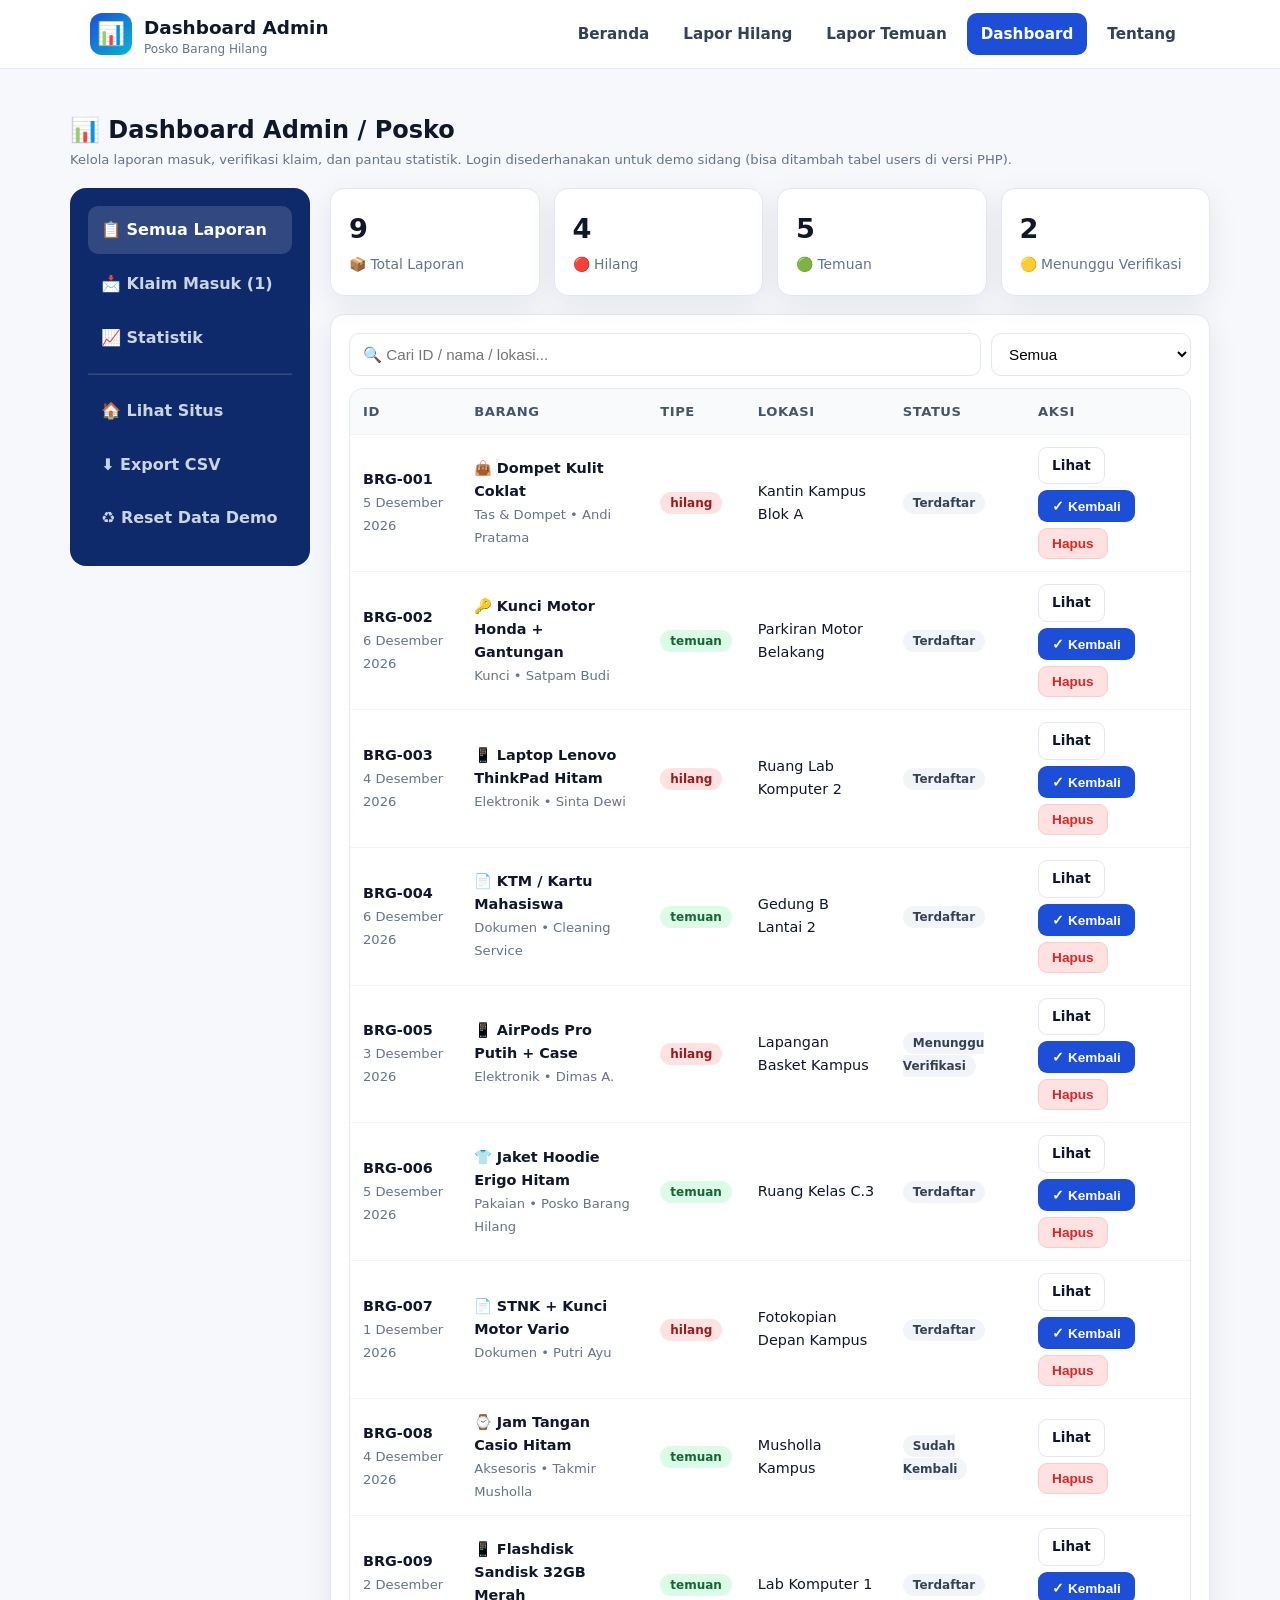
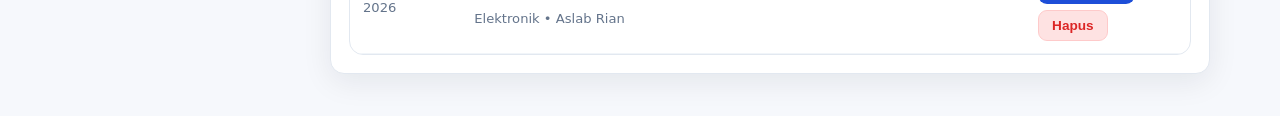
==== dashboard.html @ b77a8da5 "Initial commit: Pusat Pencarian Barang Hilang" ====
<!DOCTYPE html>
<html lang="id">
<head>
<meta charset="UTF-8"><meta name="viewport" content="width=device-width, initial-scale=1.0">
<title>Dashboard Admin - Pusat Barang Hilang</title>
<link rel="stylesheet" href="css/style.css">
</head>
<body>
<nav class="navbar"><div class="container nav-inner">
<a class="brand" href="index.html"><span class="brand-mark">📊</span><span>Dashboard Admin<small>Posko Barang Hilang</small></span></a>
<button class="hamburger" id="hamburger">☰</button>
<div class="nav-links" id="navLinks"><a href="index.html">Beranda</a><a href="lapor-hilang.html">Lapor Hilang</a><a href="lapor-temuan.html">Lapor Temuan</a><a href="dashboard.html">Dashboard</a><a href="tentang.html">Tentang</a></div>
</div></nav>

<main class="container section">
<h2>📊 Dashboard Admin / Posko</h2>
<p class="hint" style="margin-bottom:18px">Kelola laporan masuk, verifikasi klaim, dan pantau statistik. Login disederhanakan untuk demo sidang (bisa ditambah tabel users di versi PHP).</p>

<div class="dash">
  <aside class="side">
    <a href="#" class="active" onclick="showTab('laporan',this);return false;">📋 Semua Laporan</a>
    <a href="#" onclick="showTab('klaim',this);return false;">📩 Klaim Masuk <span id="badgeKlaim"></span></a>
    <a href="#" onclick="showTab('statistik',this);return false;">📈 Statistik</a>
    <hr style="border-color:rgba(255,255,255,.15);margin:12px 0">
    <a href="index.html">🏠 Lihat Situs</a>
    <a href="#" onclick="exportCSV();return false;">⬇ Export CSV</a>
    <a href="#" onclick="if(confirm('Reset ke data demo awal?')){resetDemo();location.reload();}return false;">♻ Reset Data Demo</a>
  </aside>

  <div>
    <div class="stat-grid">
      <div class="card stat"><b id="sTotal">0</b><span>📦 Total Laporan</span></div>
      <div class="card stat"><b id="sHilang">0</b><span>🔴 Hilang</span></div>
      <div class="card stat"><b id="sTemuan">0</b><span>🟢 Temuan</span></div>
      <div class="card stat"><b id="sTunggu">0</b><span>🟡 Menunggu Verifikasi</span></div>
    </div>

    <div id="tab-laporan" class="card" style="padding:18px">
      <div style="display:flex;gap:10px;margin-bottom:12px;flex-wrap:wrap">
        <input id="q" class="form-control" style="flex:1;min-width:200px" placeholder="🔍 Cari ID / nama / lokasi..." oninput="renderTable()">
        <select id="qf" class="form-control" style="max-width:200px" onchange="renderTable()">
          <option value="">Semua</option><option value="hilang">Hilang</option><option value="temuan">Temuan</option>
          <option value="aktif">Aktif</option><option value="menunggu">Menunggu</option><option value="kembali">Kembali</option>
        </select>
      </div>
      <div class="table-wrap"><table>
        <thead><tr><th>ID</th><th>Barang</th><th>Tipe</th><th>Lokasi</th><th>Status</th><th>Aksi</th></tr></thead>
        <tbody id="tbody"></tbody>
      </table></div>
    </div>

    <div id="tab-klaim" class="card" style="padding:18px;display:none">
      <h3>📩 Verifikasi Klaim</h3>
      <p class="hint">Setujui jika bukti valid → status barang otomatis jadi "Sudah Kembali".</p>
      <div id="claimWrap" style="margin-top:12px"></div>
    </div>

    <div id="tab-statistik" class="card" style="padding:18px;display:none">
      <h3>📈 Statistik per Kategori</h3>
      <div class="chart" id="chart"></div>
      <div class="bar-labels" id="chartLabels"></div>
      <div id="statDetail" style="margin-top:16px"></div>
    </div>
  </div>
</div>
</main>

<script src="js/store.js"></script>
<script src="js/main.js"></script>
<script>
function showTab(name, el){
  ['laporan','klaim','statistik'].forEach(t=> document.getElementById('tab-'+t).style.display = t===name?'block':'none');
  document.querySelectorAll('.side a').forEach(a=>a.classList.remove('active'));
  if(el) el.classList.add('active');
  if(name==='statistik') renderChart();
  if(name==='klaim') renderClaims();
}
function refreshStats(){
  const items=getItems(), claims=getClaims();
  document.getElementById('sTotal').textContent=items.length;
  document.getElementById('sHilang').textContent=items.filter(i=>i.tipe==='hilang').length;
  document.getElementById('sTemuan').textContent=items.filter(i=>i.tipe==='temuan').length;
  document.getElementById('sTunggu').textContent=items.filter(i=>i.status==='menunggu').length + claims.filter(c=>c.status==='menunggu').length;
  const pending=claims.filter(c=>c.status==='menunggu').length;
  document.getElementById('badgeKlaim').textContent = pending?`(${pending})`:'';
}
function renderTable(){
  refreshStats();
  const q=document.getElementById('q').value.toLowerCase();
  const f=document.getElementById('qf').value;
  const rows=getItems().filter(it=>{
    if(f && it.tipe!==f && it.status!==f) return false;
    if(q && !(it.id+' '+it.nama+' '+(it.lokasi||'')+' '+it.kategori).toLowerCase().includes(q)) return false;
    return true;
  });
  document.getElementById('tbody').innerHTML = rows.map(it=>`<tr>
    <td><b>${escapeHtml(it.id)}</b><br><span class="hint">${fmtTanggal(it.tanggal)}</span></td>
    <td>${iconFor(it.kategori)} <b>${escapeHtml(it.nama)}</b><br><span class="hint">${escapeHtml(it.kategori)} • ${escapeHtml(it.pelapor)}</span></td>
    <td><span class="tag ${it.tipe==='hilang'?'tag-hilang':'tag-temuan'}">${it.tipe}</span></td>
    <td>${escapeHtml(it.lokasi)}</td>
    <td><span class="tag tag-kat">${statusLabel(it.status)}</span></td>
    <td><div class="actions">
      <a class="btn btn-outline btn-small" href="detail.html?id=${encodeURIComponent(it.id)}">Lihat</a>
      ${it.status!=='kembali'?`<button class="btn btn-primary btn-small" onclick="setBack('${it.id}')">✓ Kembali</button>`:''}
      <button class="btn btn-danger btn-small" onclick="if(confirm('Hapus ${it.id}?')){deleteItem('${it.id}');renderTable();toast('Dihapus')}">Hapus</button>
    </div></td></tr>`).join('') || `<tr><td colspan="6" style="text-align:center;color:var(--muted)">Tidak ada data</td></tr>`;
}
function setBack(id){ updateItem(id,{status:'kembali'}); renderTable(); toast('✅ '+id+' ditandai kembali'); }
function renderClaims(){
  refreshStats();
  const list=getClaims();
  const w=document.getElementById('claimWrap');
  if(!list.length){ w.innerHTML=`<p class="hint">Belum ada klaim masuk.</p>`; return; }
  w.innerHTML=list.map(c=>{
    const it=getItemById(c.itemId);
    return `<div style="border:1px solid var(--border);border-radius:12px;padding:14px;margin-bottom:10px">
    <b>${escapeHtml(c.id)}</b> → <a href="detail.html?id=${encodeURIComponent(c.itemId)}" style="color:var(--primary);font-weight:700">${escapeHtml(it?it.nama:c.itemId)}</a>
    <span class="tag tag-kat" style="margin-left:8px">${escapeHtml(c.status)}</span>
    <div class="hint" style="margin:8px 0">👤 ${escapeHtml(c.nama)} • 📞 ${escapeHtml(c.kontak)} • ${fmtTanggal(c.tanggal)}<br>🧾 Bukti: ${escapeHtml(c.bukti)}<br>💬 ${escapeHtml(c.pesan||'-')}</div>
    ${c.status==='menunggu'?`<div class="actions"><button class="btn btn-primary btn-small" onclick="verif('${c.id}','disetujui')">✓ Setujui</button><button class="btn btn-danger btn-small" onclick="verif('${c.id}','ditolak')">✕ Tolak</button></div>`:''}
    </div>`;
  }).join('');
}
function verif(id,st){ updateClaim(id,st); renderClaims(); renderTable(); toast(st==='disetujui'?'✅ Klaim disetujui':'Klaim ditolak'); }
function renderChart(){
  const items=getItems();
  const counts=KATEGORI.map(k=>items.filter(i=>i.kategori===k).length);
  const max=Math.max(...counts,1);
  document.getElementById('chart').innerHTML=counts.map(c=>`<div class="bar" style="height:${Math.max(12,c/max*120)}px"><span>${c}</span></div>`).join('');
  document.getElementById('chartLabels').innerHTML=KATEGORI.map(k=>`<div>${iconFor(k)}<br>${k.split(' ')[0]}</div>`).join('');
  const kembali=items.filter(i=>i.status==='kembali').length;
  const rate=items.length?Math.round(kembali/items.length*100):0;
  document.getElementById('statDetail').innerHTML=`<div class="alert alert-success">🎯 Tingkat pengembalian: <b>${rate}%</b> (${kembali} dari ${items.length} laporan sudah kembali). Bagus untuk ditampilkan saat sidang!</div>`;
}
function exportCSV(){
  const items=getItems();
  const head='id,tipe,nama,kategori,lokasi,tanggal,pelapor,kontak,status\n';
  const body=items.map(i=>[i.id,i.tipe,'"'+String(i.nama).replace(/"/g,'""')+'"','"'+i.kategori+'"','"'+String(i.lokasi).replace(/"/g,'""')+'"',i.tanggal,'"'+i.pelapor+'"',i.kontak,i.status].join(',')).join('\n');
  const blob=new Blob([head+body],{type:'text/csv'});
  const a=document.createElement('a'); a.href=URL.createObjectURL(blob); a.download='laporan-barang-hilang.csv'; a.click();
  toast('⬇ CSV terunduh');
}
renderTable(); renderClaims();
</script>
</body>
</html>
---- css/style.css ----
/* Pusat Pencarian Barang Hilang - Main Stylesheet */
:root{
  --primary:#1d4ed8; --primary-dark:#1e3a8a; --primary-light:#dbeafe;
  --accent:#f59e0b; --accent-dark:#d97706;
  --success:#16a34a; --danger:#dc2626; --warning:#f59e0b;
  --bg:#f6f8fc; --card:#ffffff; --text:#0f172a; --muted:#64748b;
  --border:#e2e8f0; --radius:14px; --shadow:0 8px 30px rgba(15,23,42,.08);
  --font:'Segoe UI',system-ui,-apple-system,Roboto,Arial,sans-serif;
}
*{margin:0;padding:0;box-sizing:border-box}
body{font-family:var(--font);background:var(--bg);color:var(--text);line-height:1.6}
a{text-decoration:none;color:inherit}
img{max-width:100%}
.container{max-width:1140px;margin:0 auto;padding:0 20px}

/* Navbar */
.navbar{background:#fff;border-bottom:1px solid var(--border);position:sticky;top:0;z-index:50}
.nav-inner{display:flex;align-items:center;justify-content:space-between;height:68px}
.brand{display:flex;align-items:center;gap:12px;font-weight:800;font-size:1.15rem}
.brand-mark{width:42px;height:42px;border-radius:12px;background:linear-gradient(135deg,var(--primary),#06b6d4);display:grid;place-items:center;color:#fff;font-size:1.4rem}
.brand small{display:block;font-weight:500;color:var(--muted);font-size:.75rem;line-height:1}
.nav-links{display:flex;gap:6px;align-items:center}
.nav-links a{padding:9px 14px;border-radius:10px;font-weight:600;color:#334155;font-size:.95rem}
.nav-links a:hover,.nav-links a.active{background:var(--primary-light);color:var(--primary-dark)}
.nav-links a.active{background:var(--primary);color:#fff}
.btn{display:inline-flex;align-items:center;gap:8px;padding:11px 20px;border-radius:11px;border:1px solid transparent;font-weight:700;cursor:pointer;font-size:.95rem;transition:.2s}
.btn-primary{background:var(--primary);color:#fff}
.btn-primary:hover{background:var(--primary-dark)}
.btn-accent{background:var(--accent);color:#111}
.btn-accent:hover{background:var(--accent-dark);color:#fff}
.btn-outline{background:#fff;border-color:var(--border)}
.btn-outline:hover{border-color:var(--primary);color:var(--primary)}
.btn-danger{background:#fee2e2;color:var(--danger);border-color:#fecaca}
.btn-small{padding:7px 13px;font-size:.85rem;border-radius:9px}
.hamburger{display:none;background:none;border:none;font-size:1.6rem;cursor:pointer}

/* Hero */
.hero{background:radial-gradient(1000px 400px at 20% -10%,#bfdbfe 0,transparent 60%),linear-gradient(180deg,#0f2a6b 0,#1d4ed8 100%);color:#fff;padding:56px 0 46px}
.hero-grid{display:grid;grid-template-columns:1.2fr .8fr;gap:32px;align-items:center}
.hero h1{font-size:2.6rem;line-height:1.15;margin:12px 0}
.hero p{opacity:.9;max-width:560px}
.badge-pill{display:inline-flex;align-items:center;gap:8px;background:rgba(255,255,255,.15);border:1px solid rgba(255,255,255,.25);padding:7px 14px;border-radius:999px;font-size:.85rem;font-weight:600}
.search-card{background:#fff;color:var(--text);border-radius:18px;padding:20px;box-shadow:var(--shadow)}
.search-card h3{margin-bottom:12px}
.search-row{display:flex;gap:10px}
.search-row input{flex:1;padding:13px 15px;border:1.5px solid var(--border);border-radius:11px;font-size:1rem}
.search-row input:focus{outline:none;border-color:var(--primary)}
.hero-stats{display:flex;gap:14px;margin-top:18px;flex-wrap:wrap}
.hstat{background:rgba(255,255,255,.12);border:1px solid rgba(255,255,255,.2);border-radius:14px;padding:12px 18px;min-width:135px}
.hstat b{font-size:1.5rem;display:block}
.hstat span{font-size:.85rem;opacity:.9}

/* Sections */
.section{padding:42px 0}
.section-title{display:flex;align-items:end;justify-content:space-between;gap:16px;margin-bottom:18px}
.section-title h2{font-size:1.6rem}
.section-title p{color:var(--muted)}
.card{background:var(--card);border:1px solid var(--border);border-radius:var(--radius);box-shadow:var(--shadow)}

/* Filter */
.filter-bar{background:#fff;border:1px solid var(--border);border-radius:16px;padding:16px;display:grid;grid-template-columns:2fr 1fr 1fr 1fr auto;gap:10px;margin-bottom:20px}
.filter-bar input,.filter-bar select,.form-control{padding:11px 13px;border:1.5px solid var(--border);border-radius:10px;font-size:.95rem;width:100%;background:#fff}
.filter-bar input:focus,.filter-bar select:focus,.form-control:focus{outline:none;border-color:var(--primary)}

/* Grid cards */
.grid{display:grid;grid-template-columns:repeat(3,1fr);gap:18px}
.item-card{background:#fff;border:1px solid var(--border);border-radius:16px;overflow:hidden;display:flex;flex-direction:column;transition:.2s}
.item-card:hover{transform:translateY(-3px);box-shadow:0 14px 40px rgba(29,78,216,.14)}
.item-img{height:180px;background:linear-gradient(135deg,#dbeafe,#fef3c7);display:grid;place-items:center;font-size:3.2rem;position:relative;overflow:hidden}
.item-img img{width:100%;height:100%;object-fit:cover}
.item-body{padding:16px;display:flex;flex-direction:column;gap:8px;flex:1}
.item-meta{display:flex;gap:8px;flex-wrap:wrap}
.tag{font-size:.75rem;font-weight:700;padding:4px 10px;border-radius:999px}
.tag-hilang{background:#fee2e2;color:#991b1b}
.tag-temuan{background:#dcfce7;color:#166534}
.tag-kembali{background:#e0e7ff;color:#3730a3}
.tag-menunggu{background:#fef9c3;color:#854d0e}
.tag-kat{background:#f1f5f9;color:#334155}
.item-body h3{font-size:1.05rem;line-height:1.4}
.item-body p.desc{color:var(--muted);font-size:.9rem;display:-webkit-box;-webkit-line-clamp:2;-webkit-box-orient:vertical;overflow:hidden}
.item-foot{display:flex;justify-content:space-between;align-items:center;margin-top:auto;padding-top:10px;border-top:1px dashed var(--border);font-size:.85rem;color:var(--muted)}

/* Steps */
.steps{display:grid;grid-template-columns:repeat(3,1fr);gap:16px}
.step{padding:22px;text-align:center}
.step .num{width:48px;height:48px;border-radius:14px;display:grid;place-items:center;font-weight:800;font-size:1.2rem;margin:0 auto 12px;color:#fff}
.empty{text-align:center;padding:48px 20px;color:var(--muted)}
.empty .big{font-size:3rem}

/* Forms */
.form-wrap{max-width:720px;margin:0 auto}
.form-card{padding:28px}
.form-grid{display:grid;grid-template-columns:1fr 1fr;gap:14px}
.form-group{display:flex;flex-direction:column;gap:6px;margin-bottom:4px}
.form-group.full{grid-column:1/-1}
label{font-weight:700;font-size:.9rem}
textarea.form-control{min-height:110px;resize:vertical}
.hint{font-size:.82rem;color:var(--muted)}
.preview{width:100%;height:200px;border:2px dashed var(--border);border-radius:12px;display:grid;place-items:center;overflow:hidden;background:#f8fafc;color:var(--muted)}
.preview img{width:100%;height:100%;object-fit:cover}
.alert{padding:13px 16px;border-radius:11px;margin-bottom:16px;font-size:.92rem}
.alert-info{background:#eff6ff;border:1px solid #bfdbfe;color:#1e40af}
.alert-success{background:#f0fdf4;border:1px solid #bbf7d0;color:#166534}

/* Detail */
.detail-grid{display:grid;grid-template-columns:1fr 1fr;gap:22px}
.detail-img{background:#fff;border:1px solid var(--border);border-radius:16px;overflow:hidden;min-height:340px;display:grid;place-items:center;font-size:5rem}
.detail-img img{width:100%;height:100%;object-fit:cover;max-height:480px}
.detail-info{padding:26px}
.kv{display:grid;grid-template-columns:150px 1fr;gap:8px;padding:9px 0;border-bottom:1px solid #f1f5f9;font-size:.95rem}
.kv b{color:#334155}

/* Modal */
.modal-back{position:fixed;inset:0;background:rgba(15,23,42,.55);display:none;place-items:center;z-index:100;padding:18px}
.modal-back.show{display:grid}
.modal{background:#fff;border-radius:18px;max-width:520px;width:100%;padding:26px;max-height:90vh;overflow:auto}
.modal h3{margin-bottom:10px}

/* Dashboard */
.dash{display:grid;grid-template-columns:240px 1fr;gap:20px;align-items:start}
.side{background:#0f2a6b;color:#fff;border-radius:16px;padding:18px;position:sticky;top:86px}
.side a{display:block;padding:11px 13px;border-radius:10px;margin-bottom:6px;color:#cbd5e1;font-weight:600}
.side a:hover,.side a.active{background:rgba(255,255,255,.14);color:#fff}
.stat-grid{display:grid;grid-template-columns:repeat(4,1fr);gap:14px;margin-bottom:18px}
.stat{padding:18px}
.stat b{font-size:1.7rem;display:block}
.stat span{color:var(--muted);font-size:.87rem}
.table-wrap{overflow:auto;border-radius:14px;border:1px solid var(--border);background:#fff}
table{width:100%;border-collapse:collapse;font-size:.9rem;min-width:720px}
th,td{padding:12px 13px;text-align:left;border-bottom:1px solid #f1f5f9}
th{background:#f8fafc;color:#475569;font-size:.82rem;text-transform:uppercase;letter-spacing:.04em}
.actions{display:flex;gap:6px;flex-wrap:wrap}
.chart{display:flex;align-items:end;gap:10px;height:150px;padding:16px 6px 6px}
.bar{flex:1;background:linear-gradient(180deg,var(--primary),#60a5fa);border-radius:8px 8px 4px 4px;min-height:12px;position:relative}
.bar span{position:absolute;top:-22px;left:50%;transform:translateX(-50%);font-weight:800;font-size:.85rem}
.bar-labels{display:flex;gap:10px}
.bar-labels div{flex:1;text-align:center;font-size:.78rem;color:var(--muted)}

/* Toast */
#toast{position:fixed;bottom:22px;right:22px;z-index:200;display:flex;flex-direction:column;gap:10px}
.toast-item{background:#0f172a;color:#fff;padding:13px 18px;border-radius:12px;box-shadow:var(--shadow);font-weight:600;animation:slideIn .3s}
@keyframes slideIn{from{transform:translateX(30px);opacity:0}to{transform:none;opacity:1}}

footer{background:#0f172a;color:#cbd5e1;padding:36px 0;margin-top:40px}
.foot-grid{display:grid;grid-template-columns:1.3fr 1fr 1fr;gap:20px}
footer h4{color:#fff;margin-bottom:10px}
footer a{display:block;color:#94a3b8;padding:3px 0;font-size:.92rem}
footer a:hover{color:#fff}

@media(max-width:900px){
  .hero-grid,.detail-grid,.dash{grid-template-columns:1fr}
  .grid{grid-template-columns:repeat(2,1fr)}
  .filter-bar{grid-template-columns:1fr 1fr}
  .steps{grid-template-columns:1fr}
  .stat-grid{grid-template-columns:repeat(2,1fr)}
  .side{position:static}
  .nav-links{display:none;position:absolute;top:68px;left:0;right:0;background:#fff;flex-direction:column;padding:14px;border-bottom:1px solid var(--border)}
  .nav-links.open{display:flex}
  .hamburger{display:block}
  .hero h1{font-size:2rem}
  .foot-grid{grid-template-columns:1fr}
  .form-grid{grid-template-columns:1fr}
}
@media(max-width:560px){.grid{grid-template-columns:1fr}.filter-bar{grid-template-columns:1fr}}
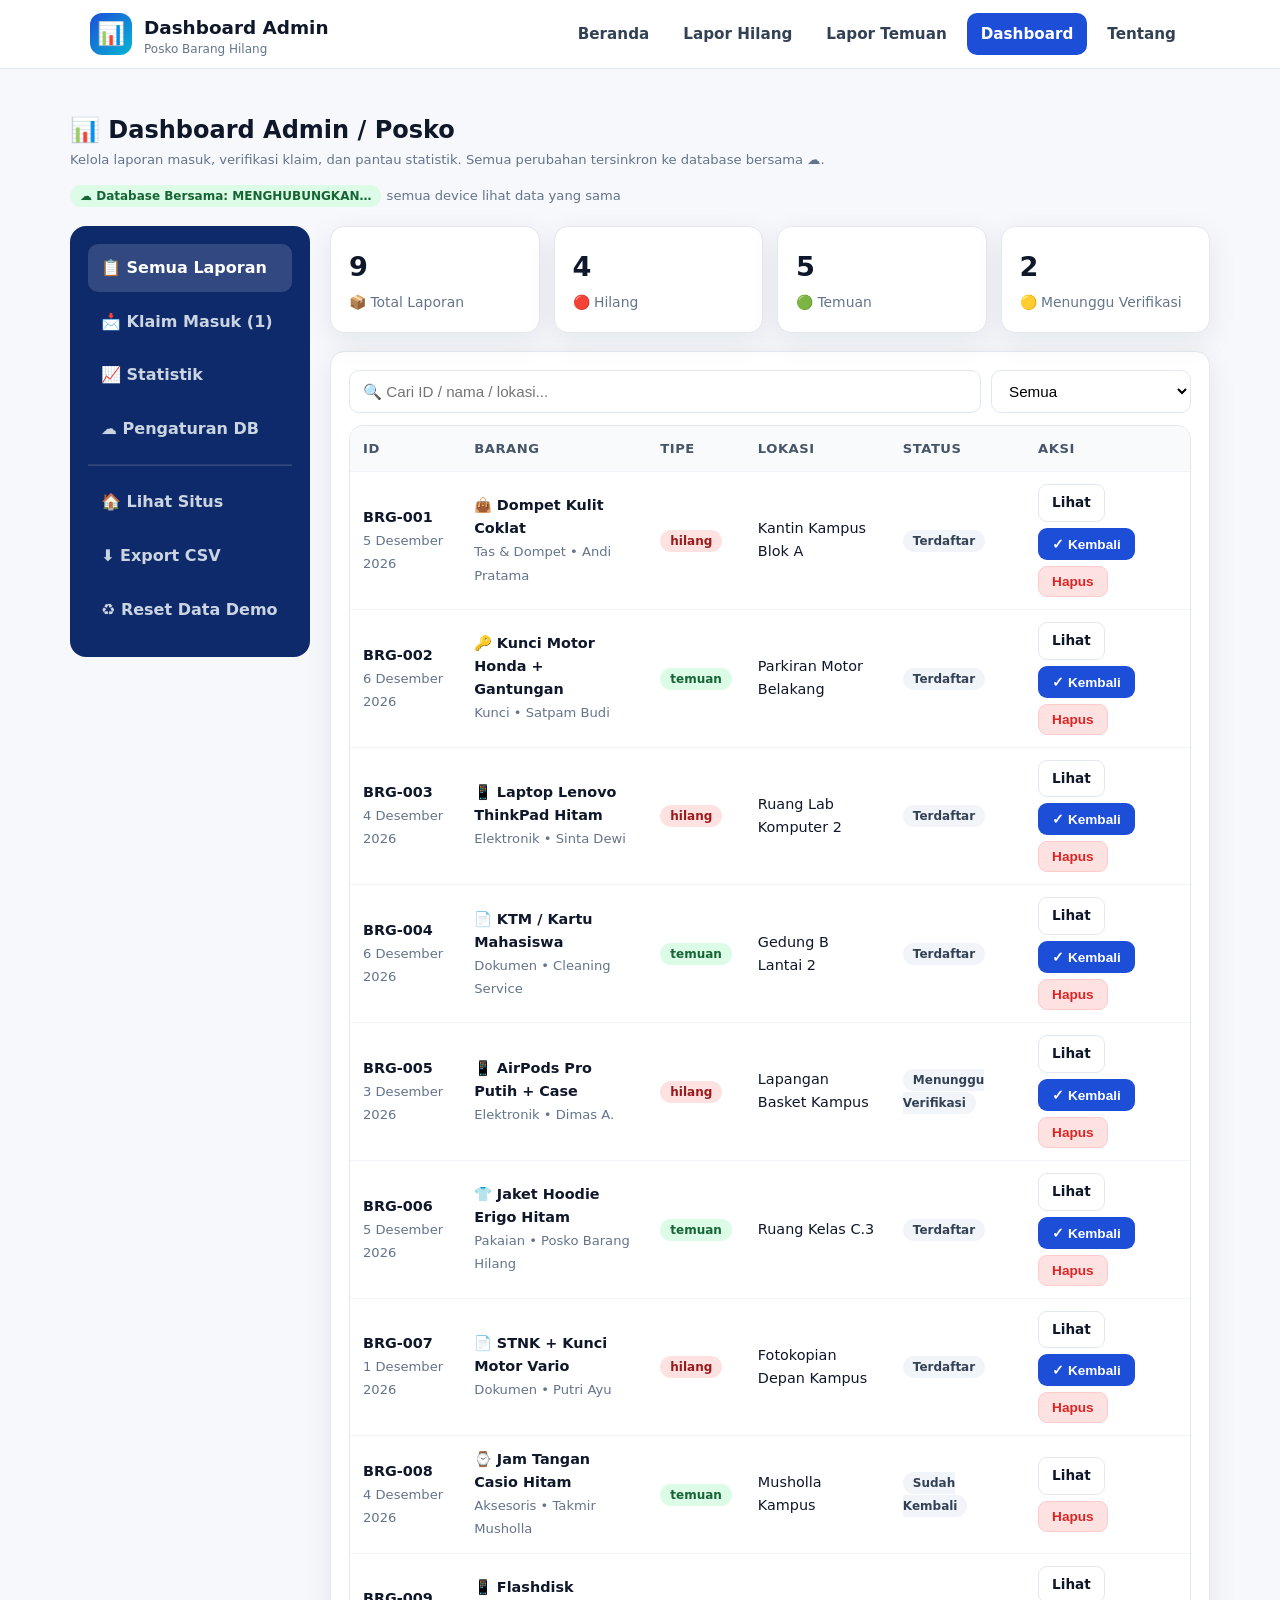
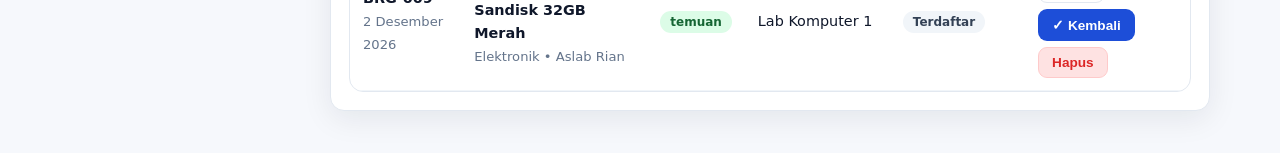
==== commit ed31935a: "Tambah database bersama Supabase: sinkron beda device + pengaturan DB + panduan" ====
--- a/dashboard.html
+++ b/dashboard.html
@@ -14,13 +14,14 @@
 
 <main class="container section">
 <h2>📊 Dashboard Admin / Posko</h2>
-<p class="hint" style="margin-bottom:18px">Kelola laporan masuk, verifikasi klaim, dan pantau statistik. Login disederhanakan untuk demo sidang (bisa ditambah tabel users di versi PHP).</p>
-
+<p class="hint" style="margin-bottom:12px">Kelola laporan masuk, verifikasi klaim, dan pantau statistik. Semua perubahan tersinkron ke database bersama ☁️.</p>
+<div id="cloudBadge" style="margin-bottom:18px"></div>
 <div class="dash">
   <aside class="side">
     <a href="#" class="active" onclick="showTab('laporan',this);return false;">📋 Semua Laporan</a>
     <a href="#" onclick="showTab('klaim',this);return false;">📩 Klaim Masuk <span id="badgeKlaim"></span></a>
     <a href="#" onclick="showTab('statistik',this);return false;">📈 Statistik</a>
+    <a href="#" onclick="showTab('pengaturan',this);return false;">☁️ Pengaturan DB</a>
     <hr style="border-color:rgba(255,255,255,.15);margin:12px 0">
     <a href="index.html">🏠 Lihat Situs</a>
     <a href="#" onclick="exportCSV();return false;">⬇ Export CSV</a>
@@ -61,22 +62,58 @@
       <div class="bar-labels" id="chartLabels"></div>
       <div id="statDetail" style="margin-top:16px"></div>
     </div>
+
+    <div id="tab-pengaturan" class="card" style="padding:22px;display:none">
+      <h3>☁️ Pengaturan Database Bersama</h3>
+      <p class="hint" style="margin:6px 0 14px">Agar riwayat barang terlihat di <b>semua device</b> (HP, laptop, posko), hubungkan ke Supabase gratis. Panduan lengkap: <code>PANDUAN-DATABASE.md</code> + jalankan <code>supabase-schema.sql</code> sekali di Supabase.</p>
+      <div id="dbStatus" style="margin-bottom:14px"></div>
+      <div class="form-group" style="margin-bottom:10px"><label>Supabase Project URL</label><input class="form-control" id="sbUrl" placeholder="https://xyzcompany.supabase.co"></div>
+      <div class="form-group" style="margin-bottom:10px"><label>Supabase Anon Public Key</label><input class="form-control" id="sbKey" placeholder="eyJhbGciOi..."></div>
+      <div style="display:flex;gap:8px;flex-wrap:wrap;margin-top:12px">
+        <button class="btn btn-primary btn-small" onclick="saveDb()">💾 Simpan & Hubungkan</button>
+        <button class="btn btn-outline btn-small" onclick="testDb()">🔌 Tes Koneksi</button>
+        <button class="btn btn-accent btn-small" onclick="migrateDb()">⬆ Migrasi Data Lokal → Cloud</button>
+        <button class="btn btn-outline btn-small" onclick="reloadCloud()">🔄 Muat Ulang dari Cloud</button>
+        <button class="btn btn-danger btn-small" onclick="disconnectDb()">📴 Putuskan</button>
+      </div>
+      <div id="migrateLog" class="hint" style="margin-top:12px"></div>
+      <div class="alert alert-info" style="margin-top:14px">💡 <b>Cara permanen (recommended):</b> isi juga <code>js/supabase-config.js</code> dengan URL + KEY yang sama, lalu upload/hosting. Maka semua device otomatis terhubung tanpa setting manual.<br><br>1. supabase.com → New Project (free) &nbsp;2. SQL Editor → paste <code>supabase-schema.sql</code> → Run &nbsp;3. Settings → API → copy URL + anon key → paste di atas → Simpan → Migrasi.</div>
+    </div>
   </div>
 </div>
 </main>
 
 <script src="js/store.js"></script>
+<script src="js/supabase-config.js"></script>
+<script src="js/cloud.js"></script>
 <script src="js/main.js"></script>
 <script>
+let ALL_ITEMS = [];
+let ALL_CLAIMS = [];
 function showTab(name, el){
-  ['laporan','klaim','statistik'].forEach(t=> document.getElementById('tab-'+t).style.display = t===name?'block':'none');
+  ['laporan','klaim','statistik','pengaturan'].forEach(t=>{ const d=document.getElementById('tab-'+t); if(d) d.style.display = t===name?'block':'none'; });
   document.querySelectorAll('.side a').forEach(a=>a.classList.remove('active'));
   if(el) el.classList.add('active');
   if(name==='statistik') renderChart();
   if(name==='klaim') renderClaims();
+  if(name==='pengaturan') renderDbStatus();
+}
+async function loadAll(silent){
+  if(!silent){ document.getElementById('tbody').innerHTML = `<tr><td colspan="6" style="text-align:center">⏳ Memuat dari database...</td></tr>`; }
+  try{
+    if(typeof getItemsAsync==='function') ALL_ITEMS = await getItemsAsync();
+    else ALL_ITEMS = getItems();
+  }catch(e){ ALL_ITEMS = getItems(); }
+  try{
+    if(typeof getClaimsAsync==='function') ALL_CLAIMS = await getClaimsAsync();
+    else ALL_CLAIMS = getClaims();
+  }catch(e){ ALL_CLAIMS = getClaims(); }
+  refreshStats(); renderTable(); renderClaims();
+  if(typeof renderCloudBadge==='function') renderCloudBadge('cloudBadge');
+  renderDbStatus();
 }
 function refreshStats(){
-  const items=getItems(), claims=getClaims();
+  const items=ALL_ITEMS, claims=ALL_CLAIMS;
   document.getElementById('sTotal').textContent=items.length;
   document.getElementById('sHilang').textContent=items.filter(i=>i.tipe==='hilang').length;
   document.getElementById('sTemuan').textContent=items.filter(i=>i.tipe==='temuan').length;
@@ -88,11 +125,12 @@
   refreshStats();
   const q=document.getElementById('q').value.toLowerCase();
   const f=document.getElementById('qf').value;
-  const rows=getItems().filter(it=>{
+  const rows=ALL_ITEMS.filter(it=>{
     if(f && it.tipe!==f && it.status!==f) return false;
     if(q && !(it.id+' '+it.nama+' '+(it.lokasi||'')+' '+it.kategori).toLowerCase().includes(q)) return false;
     return true;
   });
+  const esc = s => String(s).replace(/'/g,"\\'");
   document.getElementById('tbody').innerHTML = rows.map(it=>`<tr>
     <td><b>${escapeHtml(it.id)}</b><br><span class="hint">${fmtTanggal(it.tanggal)}</span></td>
     <td>${iconFor(it.kategori)} <b>${escapeHtml(it.nama)}</b><br><span class="hint">${escapeHtml(it.kategori)} • ${escapeHtml(it.pelapor)}</span></td>
@@ -101,18 +139,19 @@
     <td><span class="tag tag-kat">${statusLabel(it.status)}</span></td>
     <td><div class="actions">
       <a class="btn btn-outline btn-small" href="detail.html?id=${encodeURIComponent(it.id)}">Lihat</a>
-      ${it.status!=='kembali'?`<button class="btn btn-primary btn-small" onclick="setBack('${it.id}')">✓ Kembali</button>`:''}
-      <button class="btn btn-danger btn-small" onclick="if(confirm('Hapus ${it.id}?')){deleteItem('${it.id}');renderTable();toast('Dihapus')}">Hapus</button>
+      ${it.status!=='kembali'?`<button class="btn btn-primary btn-small" onclick="setBack('${esc(it.id)}')">✓ Kembali</button>`:''}
+      <button class="btn btn-danger btn-small" onclick="delItem('${esc(it.id)}')">Hapus</button>
     </div></td></tr>`).join('') || `<tr><td colspan="6" style="text-align:center;color:var(--muted)">Tidak ada data</td></tr>`;
 }
-function setBack(id){ updateItem(id,{status:'kembali'}); renderTable(); toast('✅ '+id+' ditandai kembali'); }
+async function setBack(id){ if(typeof updateItemAsync==='function') await updateItemAsync(id,{status:'kembali'}); else updateItem(id,{status:'kembali'}); await loadAll(true); toast('✅ '+id+' ditandai kembali'); }
+async function delItem(id){ if(!confirm('Hapus '+id+' dari SEMUA device?')) return; if(typeof deleteItemAsync==='function') await deleteItemAsync(id); else deleteItem(id); await loadAll(true); toast('Dihapus'); }
 function renderClaims(){
   refreshStats();
-  const list=getClaims();
+  const list=ALL_CLAIMS;
   const w=document.getElementById('claimWrap');
   if(!list.length){ w.innerHTML=`<p class="hint">Belum ada klaim masuk.</p>`; return; }
   w.innerHTML=list.map(c=>{
-    const it=getItemById(c.itemId);
+    const it=ALL_ITEMS.find(x=>x.id===c.itemId);
     return `<div style="border:1px solid var(--border);border-radius:12px;padding:14px;margin-bottom:10px">
     <b>${escapeHtml(c.id)}</b> → <a href="detail.html?id=${encodeURIComponent(c.itemId)}" style="color:var(--primary);font-weight:700">${escapeHtml(it?it.nama:c.itemId)}</a>
     <span class="tag tag-kat" style="margin-left:8px">${escapeHtml(c.status)}</span>
@@ -121,9 +160,9 @@
     </div>`;
   }).join('');
 }
-function verif(id,st){ updateClaim(id,st); renderClaims(); renderTable(); toast(st==='disetujui'?'✅ Klaim disetujui':'Klaim ditolak'); }
+async function verif(id,st){ if(typeof updateClaimAsync==='function') await updateClaimAsync(id,st); else updateClaim(id,st); await loadAll(true); toast(st==='disetujui'?'✅ Klaim disetujui':'Klaim ditolak'); }
 function renderChart(){
-  const items=getItems();
+  const items=ALL_ITEMS;
   const counts=KATEGORI.map(k=>items.filter(i=>i.kategori===k).length);
   const max=Math.max(...counts,1);
   document.getElementById('chart').innerHTML=counts.map(c=>`<div class="bar" style="height:${Math.max(12,c/max*120)}px"><span>${c}</span></div>`).join('');
@@ -133,14 +172,60 @@
   document.getElementById('statDetail').innerHTML=`<div class="alert alert-success">🎯 Tingkat pengembalian: <b>${rate}%</b> (${kembali} dari ${items.length} laporan sudah kembali). Bagus untuk ditampilkan saat sidang!</div>`;
 }
 function exportCSV(){
-  const items=getItems();
+  const items=ALL_ITEMS;
   const head='id,tipe,nama,kategori,lokasi,tanggal,pelapor,kontak,status\n';
   const body=items.map(i=>[i.id,i.tipe,'"'+String(i.nama).replace(/"/g,'""')+'"','"'+i.kategori+'"','"'+String(i.lokasi).replace(/"/g,'""')+'"',i.tanggal,'"'+i.pelapor+'"',i.kontak,i.status].join(',')).join('\n');
   const blob=new Blob([head+body],{type:'text/csv'});
   const a=document.createElement('a'); a.href=URL.createObjectURL(blob); a.download='laporan-barang-hilang.csv'; a.click();
   toast('⬇ CSV terunduh');
 }
-renderTable(); renderClaims();
+// ---- Pengaturan DB ----
+function fillDbForm(){
+  try{
+    const c = (typeof getSupabaseConfig==='function') ? getSupabaseConfig() : {url:'',key:''};
+    document.getElementById('sbUrl').value = c.url || '';
+    // jangan timpa key dari file config ke input jika file config yang aktif (biar tidak bocor via screenshot)? tetap tampilkan agar bisa dicopy ke device lain
+    document.getElementById('sbKey').value = c.key || '';
+  }catch(e){}
+}
+function renderDbStatus(){
+  fillDbForm();
+  const el=document.getElementById('dbStatus'); if(!el) return;
+  const on = (typeof isCloudEnabled==='function') && isCloudEnabled();
+  if(on) el.innerHTML=`<div class="alert alert-success">☁️ <b>TERHUBUNG</b> ke database bersama — laporan dari HP/laptop lain akan muncul otomatis. Mode: <b>${window.PBH_CLOUD_MODE||'cloud'}</b>${window.PBH_CLOUD_ERROR?'<br>⚠️ '+escapeHtml(window.PBH_CLOUD_ERROR):''}</div>`;
+  else el.innerHTML=`<div class="alert alert-info">📴 <b>MODE LOKAL</b> — data hanya tersimpan di browser ini. Isi URL + KEY Supabase di bawah lalu Simpan agar beda device sinkron.</div>`;
+}
+async function saveDb(){
+  const url=document.getElementById('sbUrl').value.trim();
+  const key=document.getElementById('sbKey').value.trim();
+  if(!url||!key){ toast('Isi URL dan KEY dulu!'); return; }
+  saveSupabaseConfig(url,key);
+  toast('⏳ Menghubungkan...');
+  try{ await testConnection(); toast('✅ Terhubung ke database bersama!'); }
+  catch(e){ toast('⚠️ Gagal: '+e.message); renderDbStatus(); return; }
+  await loadAll(true);
+}
+async function testDb(){
+  try{ await testConnection(); toast('✅ Koneksi OK — tabel terbaca'); }
+  catch(e){ toast('❌ '+e.message); }
+}
+async function migrateDb(){
+  if(!(typeof isCloudEnabled==='function'&&isCloudEnabled())){ toast('Hubungkan database dulu!'); return; }
+  if(!confirm('Upload semua data lokal ke cloud? (data yang sudah ada tidak duplikat)')) return;
+  const log=document.getElementById('migrateLog');
+  log.textContent='⏳ Mengunggah...';
+  try{
+    const r=await migrateLocalToCloud((d,t,m)=>{ log.textContent=`⏳ ${d}/${t} ... ${m||''}`; });
+    log.textContent=`✅ Selesai: ${r.items} barang + ${r.claims} klaim terupload. Cek dari HP lain!`;
+    toast('✅ Migrasi selesai');
+    await loadAll(true);
+  }catch(e){ log.textContent='❌ '+e.message; toast('Gagal migrasi: '+e.message); }
+}
+async function reloadCloud(){ await loadAll(false); toast('🔄 Data dimuat ulang dari cloud'); }
+function disconnectDb(){ if(!confirm('Putus dari database bersama? (data cloud tidak dihapus, hanya device ini kembali lokal)')) return; clearSupabaseConfig(); window.PBH_CLOUD_MODE='local'; renderDbStatus(); if(typeof renderCloudBadge==='function') renderCloudBadge('cloudBadge'); toast('📴 Kembali ke mode lokal'); }
+loadAll(false);
+if(location.hash==='#pengaturan'){ showTab('pengaturan', document.querySelector('.side a:nth-child(4)')); }
+setInterval(()=>{ if(typeof isCloudEnabled==='function'&&isCloudEnabled()) loadAll(true); }, 30000);
 </script>
 </body>
 </html>
